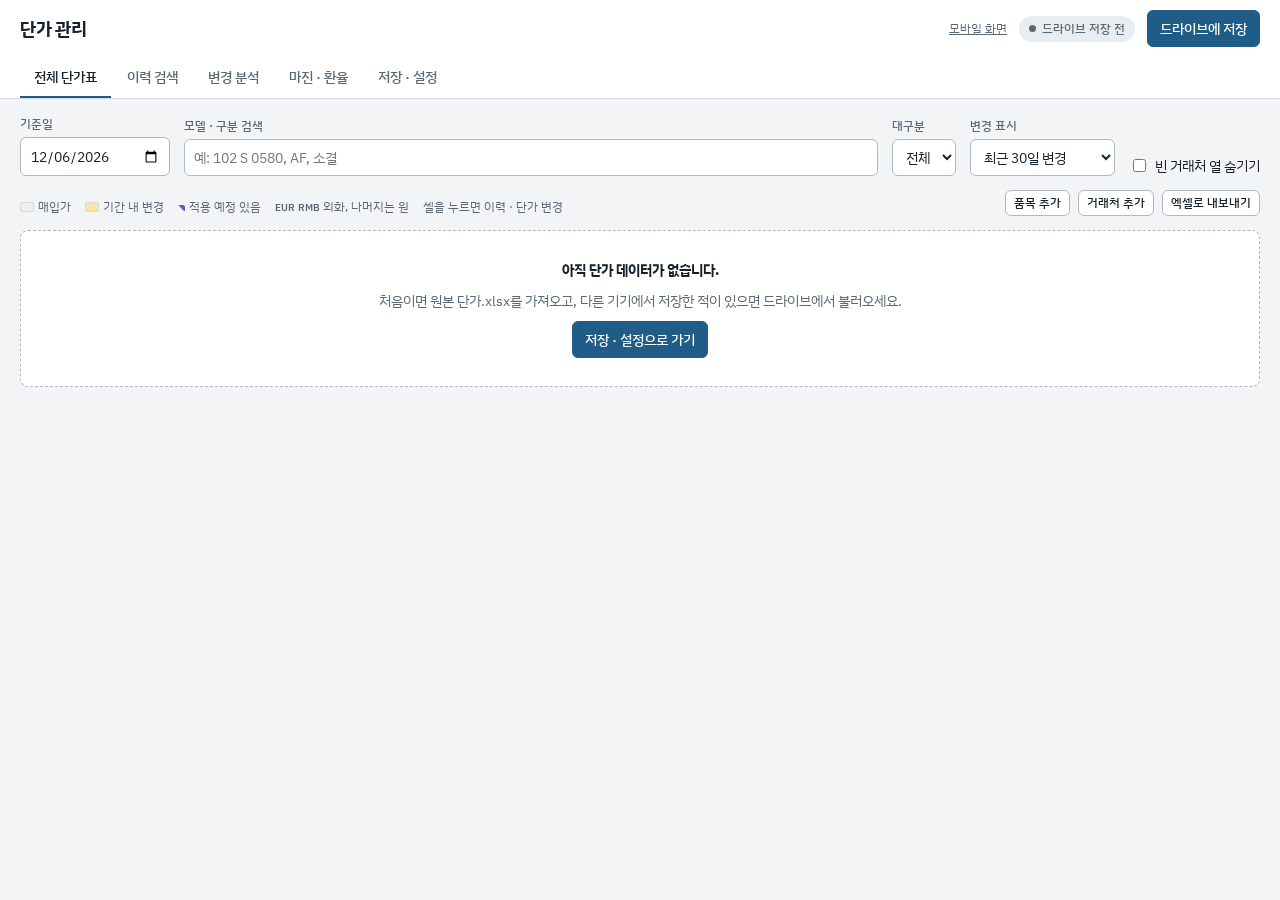
==== index.html @ eaf22ffc "단가 관리 웹앱: PC·모바일 화면, 구글 드라이브 저장 Co-Authored-By: Claude Opus 5.5 <noreply@anthropic.com> Claude-Sessi" ====
<!doctype html>
<html lang="ko">
<head>
<meta charset="utf-8">
<meta name="viewport" content="width=device-width,initial-scale=1,viewport-fit=cover">
<title>단가 관리</title>
<meta name="theme-color" content="#1f5c87">
<link rel="manifest" href="manifest.webmanifest">
<link rel="icon" href="icons/icon.svg" type="image/svg+xml">
<link rel="apple-touch-icon" href="icons/icon-192.png">
<link rel="stylesheet" href="common.css">
<style>
body{min-height:100vh;display:grid;place-items:center;padding:24px max(16px,env(safe-area-inset-left,0px))}
.box{width:min(420px,100%);display:flex;flex-direction:column;gap:14px;text-align:center}
.box img{width:72px;height:72px;margin:0 auto;border-radius:16px}
h1{margin:0;font-size:22px}
.btns{display:grid;gap:10px}
.btns .btn{padding:14px;font-size:16px}
</style>
<script>
(function(){
  var pick=null;try{pick=localStorage.getItem('danga.device')}catch(e){}
  var p=new URLSearchParams(location.search);
  if(p.get('choose')!=null)return;
  if(!pick)pick=(matchMedia('(max-width: 820px)').matches||/Android|iPhone|iPod/i.test(navigator.userAgent))?'mobile':'pc';
  location.replace(pick+'.html');
})();
</script>
</head>
<body>
<div class="box">
  <img src="icons/icon-192.png" alt="">
  <h1>단가 관리</h1>
  <p class="hint">사용할 화면을 고르세요. 고른 화면은 이 기기에서 기억합니다.</p>
  <div class="btns">
    <a class="btn primary" href="pc.html" data-dev="pc">PC 화면</a>
    <a class="btn" href="mobile.html" data-dev="mobile">핸드폰 화면</a>
  </div>
</div>
<script>
document.querySelectorAll('[data-dev]').forEach(function(a){a.addEventListener('click',function(){try{localStorage.setItem('danga.device',a.dataset.dev)}catch(e){}})});
</script>
</body>
</html>
---- common.css ----
/* 단가 관리 — shared tokens and components (PC + mobile) */
:root{
  --bg:#f2f4f6; --surface:#ffffff; --surface-2:#e9edf1; --line:#d3dae1; --line-strong:#aeb9c4;
  --fg:#17212b; --muted:#5a6774; --accent:#1f5c87; --accent-fg:#ffffff; --accent-weak:#dce8f1;
  --buy:#eef2e4; --buy-head:#dfe7cc;
  --chg:#fbe3a2; --chg-fg:#4f3600; --future:#7a4fc4;
  --up:#b4261a; --down:#1c5fc0; --ok:#1e7a46; --warn:#a86400;
  --shadow:0 10px 30px rgba(20,35,50,.18);
  --font-ui:"IBM Plex Sans KR",system-ui,-apple-system,"Apple SD Gothic Neo","Malgun Gothic",sans-serif;
  --font-num:"IBM Plex Mono",ui-monospace,"SF Mono",Consolas,monospace;
  color-scheme:light;
}
@media (prefers-color-scheme: dark){:root:not([data-theme="light"]){
  --bg:#10151a; --surface:#172028; --surface-2:#1e2933; --line:#2b3946; --line-strong:#40515f;
  --fg:#e3e9ef; --muted:#93a1ae; --accent:#72b1de; --accent-fg:#0d1a24; --accent-weak:#1b3346;
  --buy:#1c2619; --buy-head:#26331f;
  --chg:#5a4512; --chg-fg:#ffe3a3; --future:#b896f2;
  --up:#ff8c7d; --down:#86b6ff; --ok:#6fd39b; --warn:#f0b65a;
  --shadow:0 10px 30px rgba(0,0,0,.5); color-scheme:dark}}
:root[data-theme="dark"]{
  --bg:#10151a; --surface:#172028; --surface-2:#1e2933; --line:#2b3946; --line-strong:#40515f;
  --fg:#e3e9ef; --muted:#93a1ae; --accent:#72b1de; --accent-fg:#0d1a24; --accent-weak:#1b3346;
  --buy:#1c2619; --buy-head:#26331f;
  --chg:#5a4512; --chg-fg:#ffe3a3; --future:#b896f2;
  --up:#ff8c7d; --down:#86b6ff; --ok:#6fd39b; --warn:#f0b65a;
  --shadow:0 10px 30px rgba(0,0,0,.5); color-scheme:dark}

*{box-sizing:border-box}
[hidden]{display:none!important}
html{-webkit-text-size-adjust:100%}
body{margin:0;background:var(--bg);color:var(--fg);font-family:var(--font-ui);font-size:14px;line-height:1.5}
.num{font-family:var(--font-num);font-variant-numeric:tabular-nums}
button,input,select,textarea{font:inherit;color:inherit}
:focus-visible{outline:2px solid var(--accent);outline-offset:2px}
h2{font-size:15px;margin:0;font-weight:600}
code{font-family:var(--font-num);font-size:12px;background:var(--surface-2);padding:1px 5px;border-radius:4px;word-break:break-all}
a{color:var(--accent)}

.pill{display:inline-flex;align-items:center;gap:6px;padding:4px 10px;border-radius:999px;font-size:12px;font-weight:500;background:var(--surface-2);color:var(--muted);white-space:nowrap}
.pill::before{content:"";width:7px;height:7px;border-radius:50%;background:currentColor}
.pill.ok{color:var(--ok)} .pill.dirty{color:var(--warn)} .pill.err{color:var(--up)}

.btn{display:inline-flex;align-items:center;justify-content:center;gap:6px;border:1px solid var(--line-strong);background:var(--surface);padding:7px 12px;border-radius:6px;cursor:pointer;font-weight:500;white-space:nowrap;text-decoration:none;color:inherit}
.btn:hover{background:var(--surface-2)}
.btn.primary{background:var(--accent);border-color:var(--accent);color:var(--accent-fg)}
.btn.primary:hover{filter:brightness(1.08)}
.btn.danger{color:var(--up);border-color:currentColor}
.btn.small{padding:3px 8px;font-size:12px}
.btn:disabled{opacity:.5;cursor:default}
.field{display:flex;flex-direction:column;gap:4px;min-width:0}
.field>span{font-size:12px;color:var(--muted);font-weight:500}
input[type=text],input[type=date],input[type=number],input[type=search],select,textarea{border:1px solid var(--line-strong);background:var(--surface);border-radius:6px;padding:7px 9px;min-width:0;width:100%}
label.check{display:inline-flex;align-items:center;gap:6px;cursor:pointer}
.row{display:flex;gap:8px;flex-wrap:wrap;align-items:center}
.row-end{display:flex;justify-content:flex-end;gap:8px;flex-wrap:wrap}

.section{background:var(--surface);border:1px solid var(--line);border-radius:8px;padding:14px;display:flex;flex-direction:column;gap:12px;min-width:0}
.hint{color:var(--muted);font-size:12.5px;margin:0}
.stats{display:flex;flex-wrap:wrap;gap:8px}
.stat{background:var(--surface-2);border-radius:6px;padding:6px 12px;font-size:12.5px;color:var(--muted)}
.stat b{color:var(--fg);font-family:var(--font-num);font-size:15px;margin-left:4px}
.up{color:var(--up)} .down{color:var(--down)}
.tag{display:inline-block;font-size:11px;padding:1px 7px;border-radius:4px;background:var(--surface-2);color:var(--muted);white-space:nowrap}
.tag.base{background:var(--accent-weak);color:var(--accent)}
.tag.fut{color:var(--future)}
.cur{font-size:10px;color:var(--muted);margin-right:3px;font-family:var(--font-ui);font-weight:600}
.empty{padding:28px 16px;text-align:center;color:var(--muted);border:1px dashed var(--line-strong);border-radius:8px;background:var(--surface);display:flex;flex-direction:column;gap:10px;align-items:center}
.empty b{display:block;color:var(--fg)}
.status-line{font-size:13px;padding:8px 12px;border-radius:6px;background:var(--surface-2);word-break:break-word}
.status-line.err{color:var(--up)} .status-line.ok{color:var(--ok)}
.filters{display:grid;grid-template-columns:repeat(auto-fit,minmax(150px,1fr));gap:10px;align-items:end}

.tbl-wrap{overflow-x:auto}
table.list{border-collapse:collapse;width:100%;font-size:13px}
.list th{font-size:12px;color:var(--muted);font-weight:600;text-align:left;border-bottom:1px solid var(--line-strong);padding:6px 8px;white-space:nowrap}
.list td{border-bottom:1px solid var(--line);padding:6px 8px;vertical-align:top}
.list td.r,.list th.r{text-align:right}
.click{cursor:pointer}
.list tbody tr.click:hover{background:var(--surface-2)}

/* history cards (mobile) */
.cards{display:flex;flex-direction:column;gap:8px}
.card{background:var(--surface);border:1px solid var(--line);border-radius:8px;padding:10px 12px;display:flex;flex-direction:column;gap:4px}
.card .top{display:flex;justify-content:space-between;gap:8px;align-items:baseline}
.card .model{font-family:var(--font-num);font-weight:500}
.card .sub{font-size:12px;color:var(--muted)}
.card .vals{display:flex;gap:8px;align-items:baseline;flex-wrap:wrap;font-family:var(--font-num)}

/* cell panel */
.now{display:flex;align-items:baseline;gap:8px;flex-wrap:wrap}
.now .big{font-size:26px;font-weight:500;font-family:var(--font-num)}
.timeline{list-style:none;margin:0;padding:0;display:flex;flex-direction:column}
.timeline li{display:grid;grid-template-columns:92px 1fr;gap:4px 10px;padding:8px 0;border-bottom:1px solid var(--line)}
.timeline li:last-child{border-bottom:none}
.timeline .d{font-family:var(--font-num);font-size:12px;color:var(--muted)}
.timeline .val{font-family:var(--font-num);font-weight:500}
.timeline .meta{grid-column:2;font-size:12px;color:var(--muted);display:flex;gap:8px;flex-wrap:wrap;align-items:center}
.timeline li.future .d{color:var(--future)}
.form{display:grid;grid-template-columns:1fr 1fr;gap:10px}
.form .full{grid-column:1/-1}
.chart svg{display:block;width:100%;height:auto}

.modal{position:fixed;inset:0;z-index:50;display:grid;place-items:center;background:rgba(10,20,30,.4);padding:16px}
.modal-card{background:var(--surface);border-radius:10px;box-shadow:var(--shadow);padding:18px;width:min(460px,100%);display:flex;flex-direction:column;gap:12px;max-height:90vh;overflow:auto}
.toast{position:fixed;left:50%;transform:translateX(-50%);bottom:calc(84px + env(safe-area-inset-bottom,0px));background:var(--fg);color:var(--bg);padding:10px 16px;border-radius:8px;z-index:60;max-width:calc(100% - 32px);box-shadow:var(--shadow);font-size:13px}
@media (prefers-reduced-motion:reduce){*{transition:none!important;animation:none!important}}
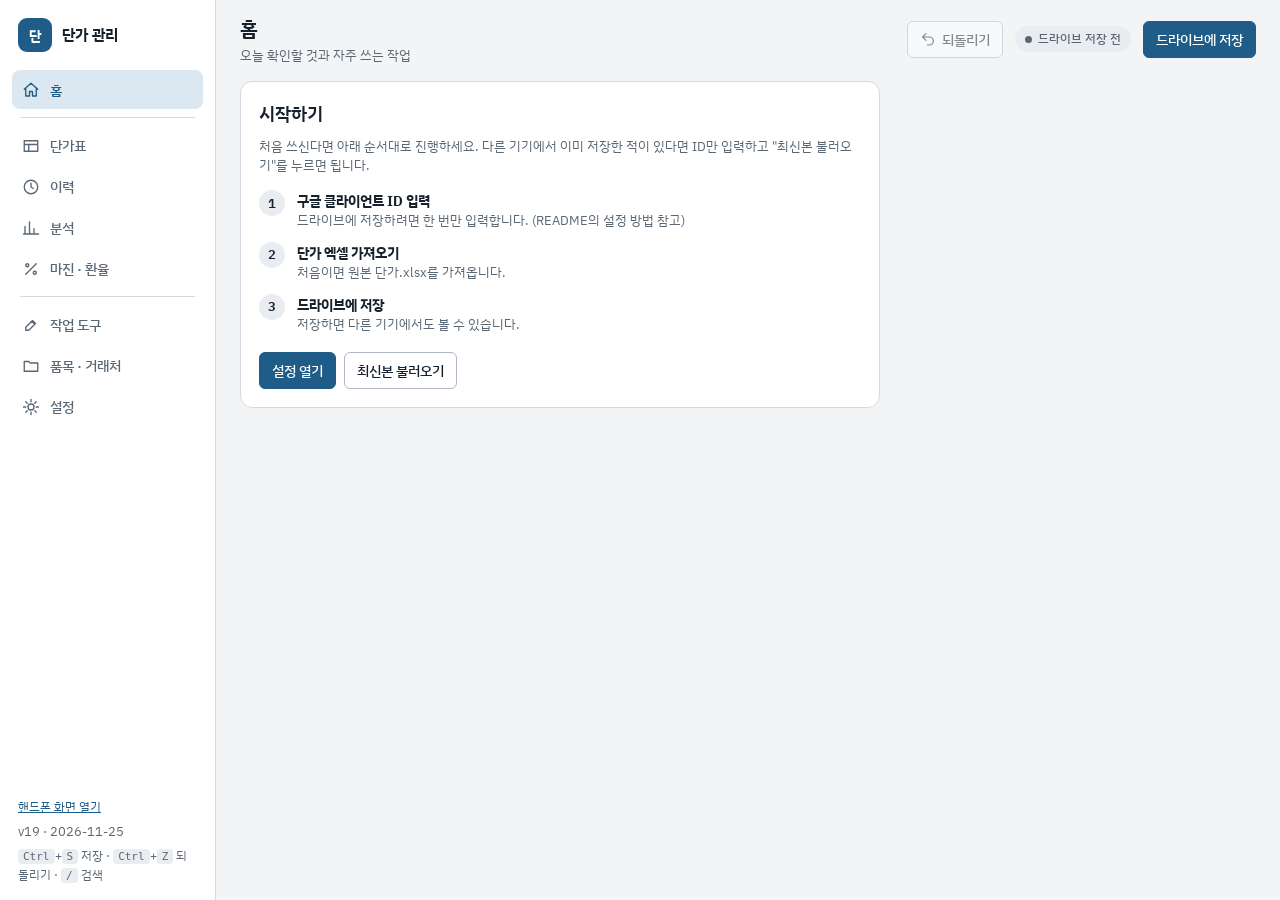
==== commit 70b41d22: "v19: 순서 바꾸기에서 업체 이동, 그룹 업체 자동 모으기, 업데이트 적용 수정 Co-Authored-By: Claude Sonnet 5.5 <noreply@anthropic.c" ====
--- a/index.html
+++ b/index.html
@@ -8,7 +8,7 @@
 <link rel="manifest" href="manifest.webmanifest">
 <link rel="icon" href="icons/icon.svg" type="image/svg+xml">
 <link rel="apple-touch-icon" href="icons/icon-192.png">
-<link rel="stylesheet" href="common.css">
+<link rel="stylesheet" href="common.css?v=19">
 <style>
 body{min-height:100vh;display:grid;place-items:center;padding:24px max(16px,env(safe-area-inset-left,0px))}
 .box{width:min(420px,100%);display:flex;flex-direction:column;gap:14px;text-align:center}
--- a/common.css
+++ b/common.css
@@ -104,3 +104,155 @@
 .modal-card{background:var(--surface);border-radius:10px;box-shadow:var(--shadow);padding:18px;width:min(460px,100%);display:flex;flex-direction:column;gap:12px;max-height:90vh;overflow:auto}
 .toast{position:fixed;left:50%;transform:translateX(-50%);bottom:calc(84px + env(safe-area-inset-bottom,0px));background:var(--fg);color:var(--bg);padding:10px 16px;border-radius:8px;z-index:60;max-width:calc(100% - 32px);box-shadow:var(--shadow);font-size:13px}
 @media (prefers-reduced-motion:reduce){*{transition:none!important;animation:none!important}}
+
+/* ---------- print-to-PDF reports ---------- */
+#print{display:none}
+.row.exp{gap:6px}
+@media print{
+  @page{size:A4 landscape;margin:9mm}
+  html,body{background:#fff!important;color:#111!important;padding:0!important}
+  body.printing>*:not(#print){display:none!important}
+  body.printing #print{display:block}
+  #print{font-family:var(--font-ui);font-size:8.5pt;line-height:1.35;color:#111}
+  #print header{display:flex;flex-wrap:wrap;align-items:baseline;gap:4px 14px;border-bottom:1.5pt solid #1f5c87;padding-bottom:5px;margin-bottom:8px}
+  #print h1{font-size:15pt;margin:0;color:#1f5c87}
+  #print header div{color:#444}
+  #print .pr-meta{margin-left:auto;font-size:7.5pt}
+  #print table.pr{border-collapse:collapse;width:100%}
+  #print thead{display:table-header-group}
+  #print tr{break-inside:avoid}
+  #print th{background:#e9edf1;font-weight:600;font-size:7.5pt;padding:3px 4px;border:.5pt solid #9aa5b1;text-align:left;-webkit-print-color-adjust:exact;print-color-adjust:exact}
+  #print td{padding:2.5px 4px;border:.5pt solid #b8c1ca;vertical-align:top}
+  #print .r{text-align:right;font-family:var(--font-num);white-space:nowrap}
+  #print .up{color:#b4261a}#print .down{color:#1c5fc0}
+  #print .prgrid{font-size:7pt}
+  #print .prgrid th{text-align:center;word-break:keep-all;max-width:16mm}
+  #print .prgrid td.cat{font-weight:600;word-break:keep-all;max-width:18mm}
+  #print .prgrid td.cat.cont{border-top-color:transparent}
+  #print .prgrid tr.grp td{border-top:1pt solid #6b7884}
+  #print .prgrid td.md{font-family:var(--font-num);white-space:nowrap}
+  #print .prgrid td.r small{color:#555}
+  #print .buy{background:#eef2e4;-webkit-print-color-adjust:exact;print-color-adjust:exact}
+  #print .chg{background:#fbe3a2;-webkit-print-color-adjust:exact;print-color-adjust:exact}
+  #print .prgrid td.txt{font-size:6pt;color:#444;max-width:22mm;word-break:keep-all}
+  #print .neg{color:#b4261a;font-weight:700}#print .low{color:#a86400}
+  #print .cur{font-size:6pt;color:#555;margin-right:2px}
+  #print .pr-note{font-size:7pt;color:#555;margin-top:6px}
+  #print .empty-row{text-align:center;color:#666;padding:12px}
+}
+
+/* add-item dialog */
+.modal-card.wide{width:min(640px,100%)}
+.additem textarea{border:1px solid var(--line-strong);background:var(--surface);border-radius:6px;padding:7px 9px;width:100%;font-family:var(--font-num);resize:vertical}
+.pricein td{padding:4px 6px;vertical-align:middle}
+.pricein input{width:110px;margin-left:auto;display:block}
+.pricein select{width:80px}
+@media (max-width:520px){.additem .form{grid-template-columns:1fr}.pricein input{width:90px}}
+.modal-card form{display:flex;flex-direction:column;gap:12px}
+.modal-card form h2+p.hint{margin-top:-8px}
+
+/* ===== shared components v2 ===== */
+.seg{display:inline-flex;gap:2px;background:var(--surface-2);padding:3px;border-radius:9px;max-width:100%;overflow-x:auto;scrollbar-width:none}
+.seg button{border:none;background:none;padding:7px 14px;border-radius:7px;cursor:pointer;font-weight:500;color:var(--muted);white-space:nowrap}
+.seg button:hover{color:var(--fg)}
+.seg button[aria-selected="true"]{background:var(--surface);color:var(--fg);box-shadow:0 1px 3px rgba(20,35,50,.18)}
+.seg.mini button{padding:4px 10px;font-size:12.5px}
+.seg-body{margin-top:14px;display:flex;flex-direction:column;gap:14px}
+.seg-panel{display:flex;flex-direction:column;gap:14px;min-width:0}
+.tiles{display:grid;grid-template-columns:repeat(auto-fill,minmax(210px,1fr));gap:10px}
+.tile{display:flex;flex-direction:column;gap:4px;text-align:left;padding:14px;background:var(--surface);border:1px solid var(--line);border-radius:10px;cursor:pointer}
+.tile:hover{border-color:var(--accent);background:var(--accent-weak)}
+.tile-ico{color:var(--accent);margin-bottom:2px;display:inline-flex}
+.tile-t{font-weight:600}
+.tile-d{font-size:12.5px;color:var(--muted);line-height:1.4}
+.statrow{display:grid;grid-template-columns:repeat(auto-fit,minmax(165px,1fr));gap:10px}
+.statcard{display:flex;flex-direction:column;gap:2px;text-align:left;padding:12px 14px;background:var(--surface);border:1px solid var(--line);border-radius:10px;cursor:pointer}
+.statcard:hover{border-color:var(--line-strong)}
+.sc-l{font-size:12px;color:var(--muted);font-weight:500}
+.sc-v{font-size:24px;font-weight:500;line-height:1.2}
+.sc-s{font-size:12px;color:var(--muted)}
+.statcard.bad{border-color:var(--up)}.statcard.bad .sc-v{color:var(--up)}
+.statcard.warn .sc-v{color:var(--warn)}
+.statcard.ok .sc-v{color:var(--ok)}
+.statcard.on{box-shadow:0 0 0 2px var(--accent)}
+.home-head h2{margin:0;font-size:17px}
+.sec-t{font-size:12.5px;font-weight:600;color:var(--muted);margin:12px 2px 0;letter-spacing:.02em}
+.reclist{display:flex;flex-direction:column;background:var(--surface);border:1px solid var(--line);border-radius:10px;overflow:hidden}
+.rec{display:grid;grid-template-columns:88px 1fr auto;gap:10px;align-items:baseline;padding:10px 12px;border:none;border-bottom:1px solid var(--line);background:none;text-align:left;cursor:pointer;width:100%}
+.rec:last-child{border-bottom:none}
+.rec:hover{background:var(--surface-2)}
+.rec-d{color:var(--muted);font-size:12px}
+.rec-v{text-align:right}
+@media (max-width:620px){.rec{grid-template-columns:1fr;gap:2px}.rec-v{text-align:left}}
+.onboard{background:var(--surface);border:1px solid var(--line);border-radius:12px;padding:18px;display:flex;flex-direction:column;gap:10px;max-width:640px}
+.onboard h2{margin:0;font-size:18px}
+.steps{list-style:none;padding:0;margin:6px 0 8px;display:flex;flex-direction:column;gap:12px}
+.steps li{display:flex;gap:12px;align-items:flex-start}
+.stepn{width:26px;height:26px;border-radius:50%;background:var(--surface-2);display:grid;place-items:center;font-weight:600;flex:none;font-size:13px}
+.steps li.done .stepn{background:var(--ok);color:var(--bg)}
+.pick{display:flex;flex-wrap:wrap;gap:6px}
+.pickbtn{display:flex;flex-direction:column;text-align:left;padding:6px 10px;border:1px solid var(--line-strong);border-radius:8px;background:var(--surface);cursor:pointer;line-height:1.3}
+.pickbtn span{font-size:11px;color:var(--muted)}
+.pickbtn:hover{border-color:var(--accent)}
+.pickbtn.on{background:var(--accent);color:var(--accent-fg);border-color:var(--accent)}
+.pickbtn.on span{color:inherit;opacity:.85}
+.chkgrid{display:grid;grid-template-columns:repeat(auto-fill,minmax(150px,1fr));gap:6px 12px}
+.grid-btns{display:grid;grid-template-columns:1fr 1fr;gap:8px}
+.tag.warn{background:var(--chg);color:var(--chg-fg)}
+.warn-t{color:var(--warn)}
+.curlist{max-height:50vh;overflow:auto;display:flex;flex-direction:column;border:1px solid var(--line);border-radius:8px}
+.currow{display:flex;gap:10px;align-items:baseline;padding:9px 12px;border:none;border-bottom:1px solid var(--line);background:none;text-align:left;cursor:pointer;width:100%}
+.currow:last-child{border-bottom:none}
+.currow:hover{background:var(--surface-2)}
+.currow b{font-family:var(--font-num);min-width:44px}
+.currow span{color:var(--muted)}
+.toast-act{margin-left:12px;background:none;border:1px solid currentColor;color:inherit;border-radius:6px;padding:2px 10px;cursor:pointer;font-weight:600}
+.conv{border-bottom:1px dotted var(--muted)}
+.nofx{color:var(--warn);font-weight:700;margin-left:2px}
+.status-line.err{color:var(--up)}
+@media print{
+  #print .pr-break{break-before:page}
+  #print .pr-h2{font-size:12pt;margin:0 0 6px;color:#1f5c87}
+  #print .pr-h2 small{font-weight:400;color:#555;font-size:8pt}
+  #print .cs tr.grp td{background:#eef1f4;font-weight:600;-webkit-print-color-adjust:exact;print-color-adjust:exact}
+  #print .cs td.md{font-family:var(--font-num)}
+}
+#homeBox,#toolsBox{display:flex;flex-direction:column;gap:12px}
+.home-head p{margin:2px 0 0}
+.list td.r,.list td.num,.list td.md{white-space:nowrap}
+.list td.num{font-family:var(--font-num)}
+.timeline li.editing{display:block;padding:10px 0}
+.timeline li.editing form{display:flex;flex-direction:column;gap:10px}
+.batchlist{display:flex;flex-direction:column;background:var(--surface);border:1px solid var(--line);border-radius:10px;overflow:hidden}
+.batchrow{display:flex;gap:12px;align-items:center;justify-content:space-between;padding:12px 14px;border-bottom:1px solid var(--line)}
+.batchrow:last-child{border-bottom:none}
+.batchrow .bi{min-width:0}
+.batchform .list td{white-space:nowrap}
+.dotc{display:inline-block;width:10px;height:10px;border-radius:2px;margin-right:6px;vertical-align:-1px}
+body.ro .rw{display:none!important}
+body:not(.ro) .ro-only{display:none!important}
+
+/* ===== ordering: sort headers, pins, drag handles ===== */
+.sortable{cursor:pointer;user-select:none}
+.sortable:hover{color:var(--accent)}
+.pinb{border:none;background:none;color:var(--muted);padding:0 2px;margin-left:4px;cursor:pointer;opacity:0;vertical-align:-2px}
+td:hover>.pinb,.pinb.on,.grp:hover .pinb{opacity:1}
+.pinb.on{color:var(--warn)}
+.pinb:hover{color:var(--accent)}
+.grid td.c1.pinned{box-shadow:inset 3px 0 0 var(--warn)}
+.pinlbl{color:var(--warn);font-weight:600;display:inline-flex;gap:4px;align-items:center}
+.oh{cursor:grab;color:var(--muted);user-select:none;font-size:15px;line-height:1;padding:3px 5px;border-radius:4px;display:inline-block}
+.oh:hover{background:var(--surface-2);color:var(--accent)}
+.oh:active{cursor:grabbing}
+.mvg{display:inline-flex;gap:2px;margin:0 4px}
+.mvb{border:1px solid var(--line-strong);background:var(--surface);border-radius:4px;font-size:9px;line-height:1;padding:3px 5px;cursor:pointer;color:var(--muted)}
+.mvb:hover{color:var(--accent);border-color:var(--accent)}
+tr.drop-before>td{box-shadow:inset 0 3px 0 var(--accent)}
+tr.drop-after>td{box-shadow:inset 0 -3px 0 var(--accent)}
+td.drop-before{box-shadow:inset 0 3px 0 var(--accent)!important}
+td.drop-after{box-shadow:inset 0 -3px 0 var(--accent)!important}
+tr.dragging{opacity:.45}
+.dim{opacity:.4;pointer-events:none}
+
+.ibm{all:unset;box-sizing:border-box;width:28px;height:28px;display:inline-flex;align-items:center;justify-content:center;border-radius:50%;border:1px solid var(--line);color:var(--accent);cursor:pointer;vertical-align:middle}
+.ibm:hover,.ibm:active{background:var(--accent-soft,rgba(37,99,235,.12))}
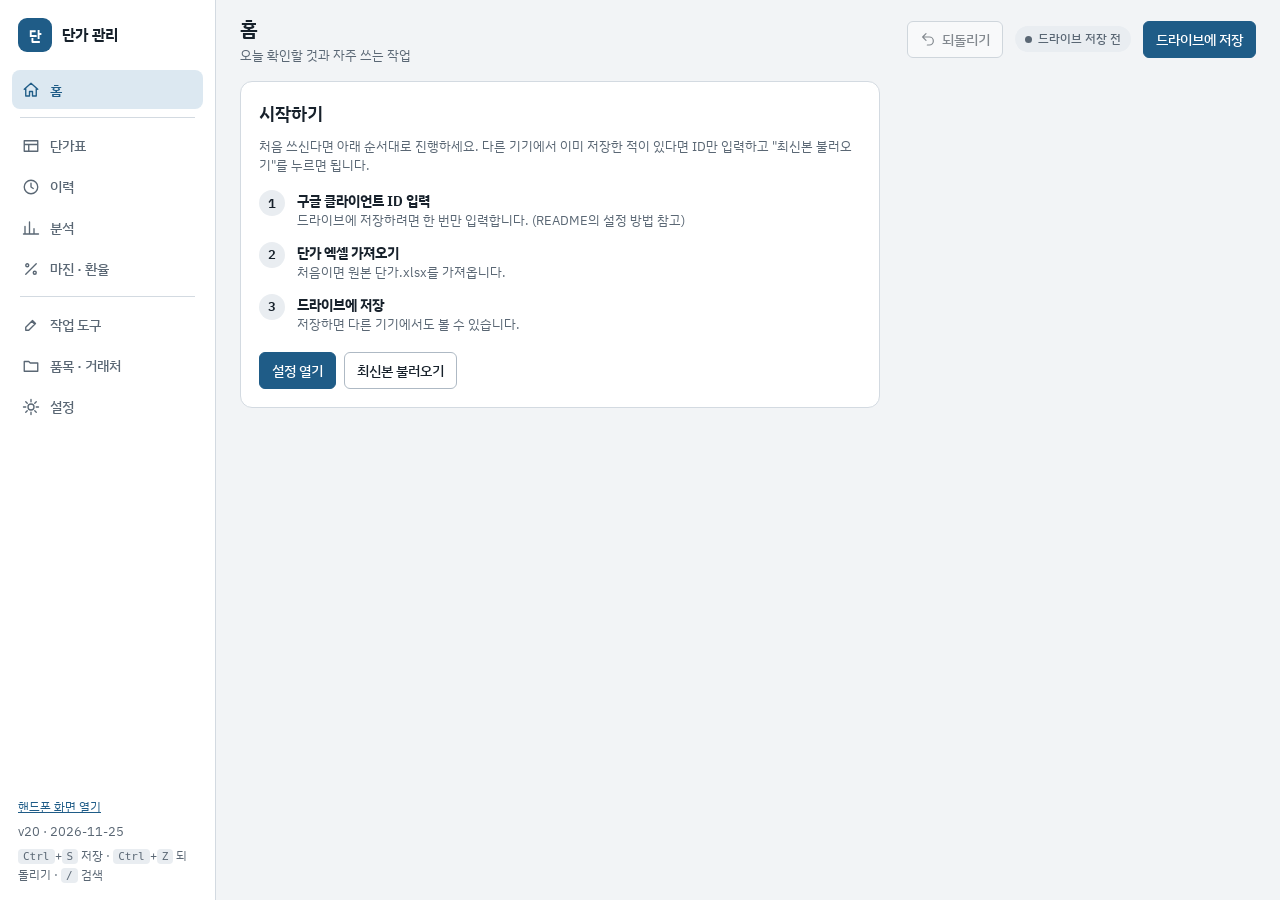
==== commit 0a937127: "v20: 단가 전부 지우기(행·열), 업체 아이콘 막대 잘림 개선 Co-Authored-By: Claude Sonnet 5.5 <noreply@anthropic.com> Claud" ====
--- a/index.html
+++ b/index.html
@@ -8,7 +8,7 @@
 <link rel="manifest" href="manifest.webmanifest">
 <link rel="icon" href="icons/icon.svg" type="image/svg+xml">
 <link rel="apple-touch-icon" href="icons/icon-192.png">
-<link rel="stylesheet" href="common.css?v=19">
+<link rel="stylesheet" href="common.css?v=20">
 <style>
 body{min-height:100vh;display:grid;place-items:center;padding:24px max(16px,env(safe-area-inset-left,0px))}
 .box{width:min(420px,100%);display:flex;flex-direction:column;gap:14px;text-align:center}
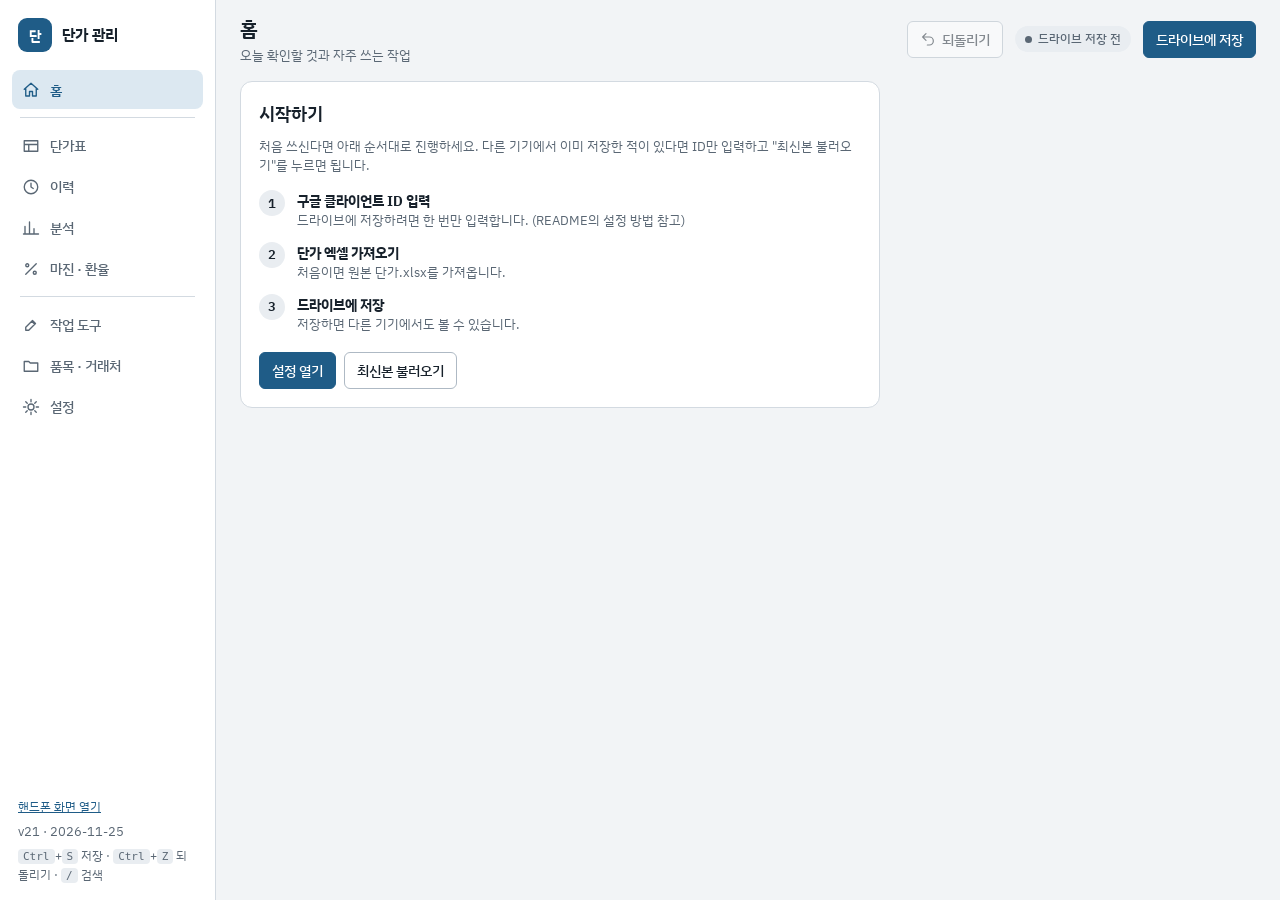
==== commit ee80d46a: "v21: 단가 추이 그래프에 적용 예정 일자 표시 (오늘 표시선, 예정 점은 빈 원) Co-Authored-By: Claude Sonnet 5.5 <noreply@anthropic" ====
--- a/index.html
+++ b/index.html
@@ -8,7 +8,7 @@
 <link rel="manifest" href="manifest.webmanifest">
 <link rel="icon" href="icons/icon.svg" type="image/svg+xml">
 <link rel="apple-touch-icon" href="icons/icon-192.png">
-<link rel="stylesheet" href="common.css?v=20">
+<link rel="stylesheet" href="common.css?v=21">
 <style>
 body{min-height:100vh;display:grid;place-items:center;padding:24px max(16px,env(safe-area-inset-left,0px))}
 .box{width:min(420px,100%);display:flex;flex-direction:column;gap:14px;text-align:center}
